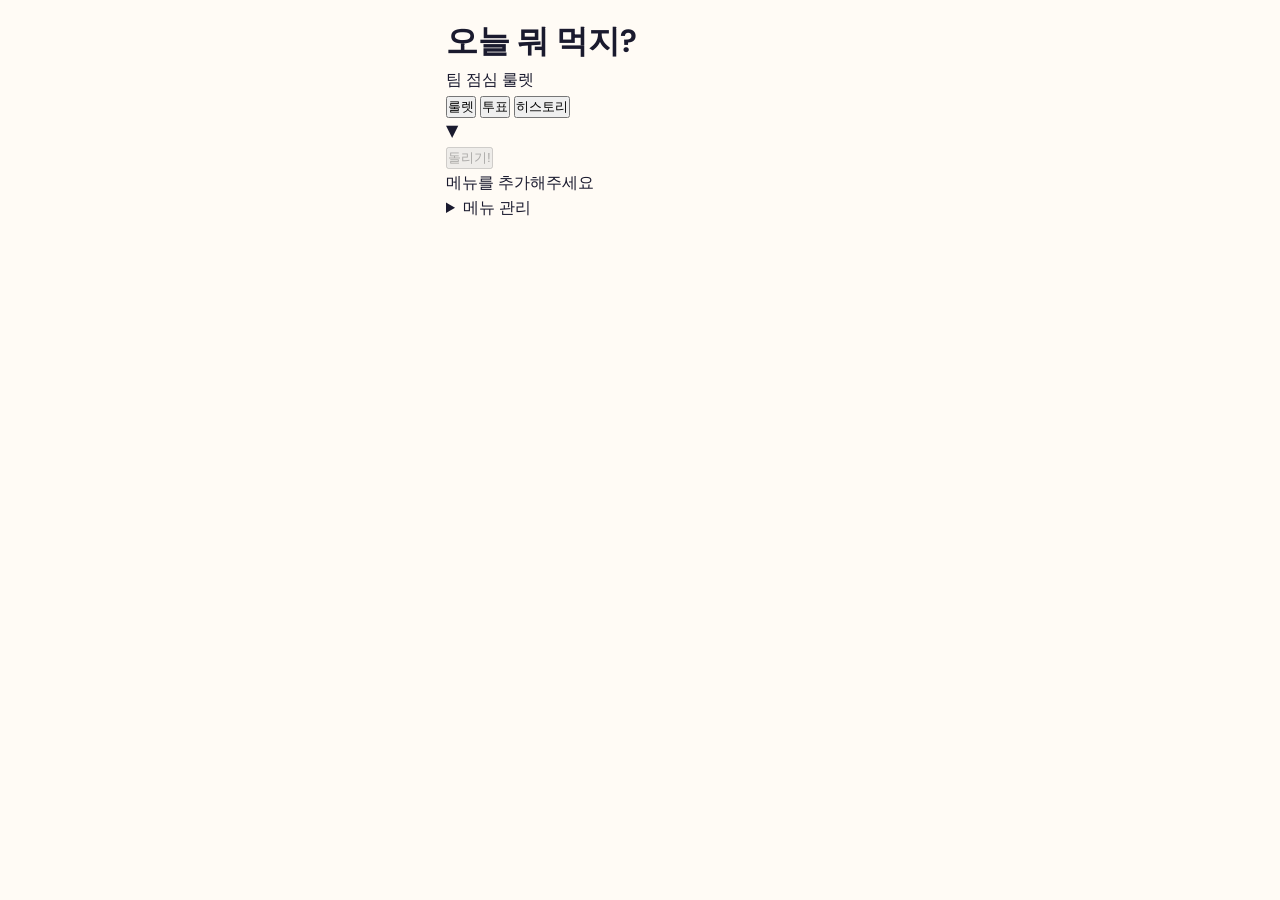
==== index.html @ 3f4c5855 "feat: project scaffolding with HTML structure, CSS variables, empty JS modules" ====
<!DOCTYPE html>
<html lang="ko">
<head>
  <meta charset="UTF-8">
  <meta name="viewport" content="width=device-width, initial-scale=1.0">
  <title>오늘 뭐 먹지?</title>
  <link rel="preconnect" href="https://fonts.googleapis.com">
  <link rel="preconnect" href="https://fonts.gstatic.com" crossorigin>
  <link href="https://fonts.googleapis.com/css2?family=DM+Sans:wght@400;500;600;700&family=JetBrains+Mono:wght@400;500&display=swap" rel="stylesheet">
  <link rel="stylesheet" href="css/style.css">
</head>
<body>
  <div class="app">
    <header class="header">
      <h1 class="header__title">오늘 뭐 먹지?</h1>
      <p class="header__subtitle">팀 점심 룰렛</p>
    </header>

    <nav class="tabs">
      <button class="tabs__btn tabs__btn--active" data-tab="roulette">룰렛</button>
      <button class="tabs__btn" data-tab="vote">투표</button>
      <button class="tabs__btn" data-tab="history">히스토리</button>
    </nav>

    <!-- Roulette Tab -->
    <section class="tab-content" id="tab-roulette">
      <div class="roulette">
        <div class="roulette__pointer">▼</div>
        <div class="roulette__wheel" id="wheel"></div>
      </div>
      <button class="btn btn--primary btn--spin" id="spin-btn" disabled>돌리기!</button>
      <div class="roulette__empty" id="roulette-empty">
        <p>메뉴를 추가해주세요</p>
      </div>

      <!-- Menu Management (accordion) -->
      <details class="menu-mgmt">
        <summary class="menu-mgmt__toggle">메뉴 관리</summary>
        <div class="menu-mgmt__body">
          <div class="menu-mgmt__add">
            <input type="text" class="input" id="menu-input" placeholder="새 메뉴 입력..." maxlength="30">
            <button class="btn btn--ghost" id="menu-add-btn">추가</button>
          </div>
          <div class="menu-mgmt__error" id="menu-error"></div>
          <ul class="menu-mgmt__list" id="menu-list"></ul>
        </div>
      </details>
    </section>

    <!-- Vote Tab -->
    <section class="tab-content" id="tab-vote" hidden>
      <h2 class="section-title">오늘의 투표</h2>
      <p class="section-subtitle" id="vote-count">0명 참여 중</p>
      <div id="vote-list"></div>
      <button class="btn btn--secondary btn--spin" id="vote-spin-btn">투표 결과로 룰렛 돌리기</button>
    </section>

    <!-- History Tab -->
    <section class="tab-content" id="tab-history" hidden>
      <h2 class="section-title">먹은 기록</h2>
      <div id="history-list"></div>
      <div class="history__empty" id="history-empty" hidden>
        <p>아직 기록이 없어요</p>
      </div>
    </section>

    <!-- Result Overlay -->
    <div class="overlay" id="result-overlay" hidden>
      <div class="overlay__content">
        <div class="overlay__confetti" id="confetti-container"></div>
        <p class="overlay__result" id="result-text"></p>
        <button class="btn btn--primary" id="result-confirm-btn">확인</button>
      </div>
    </div>
  </div>

  <script src="js/storage.js"></script>
  <script src="js/menu.js"></script>
  <script src="js/history.js"></script>
  <script src="js/vote.js"></script>
  <script src="js/roulette.js"></script>
  <script src="js/app.js"></script>
</body>
</html>
---- css/style.css ----
:root {
  --primary: #FF6B35;
  --primary-hover: #E85A2A;
  --secondary: #004E89;
  --secondary-hover: #003D6B;
  --bg: #FFFBF5;
  --surface: #FFFFFF;
  --text: #1A1A2E;
  --muted: #6B7280;
  --border: #E5E7EB;
  --success: #10B981;
  --warning: #F59E0B;
  --error: #EF4444;
  --radius-sm: 6px;
  --radius-md: 12px;
  --radius-lg: 16px;
  --radius-full: 9999px;
  --shadow: 0 2px 8px rgba(26,26,46,0.08);
  --shadow-lg: 0 8px 24px rgba(26,26,46,0.12);
}

* { margin: 0; padding: 0; box-sizing: border-box; }
body {
  font-family: 'DM Sans', system-ui, sans-serif;
  background: var(--bg);
  color: var(--text);
  line-height: 1.6;
}
.app {
  max-width: 420px;
  margin: 0 auto;
  padding: 16px;
  min-height: 100vh;
}
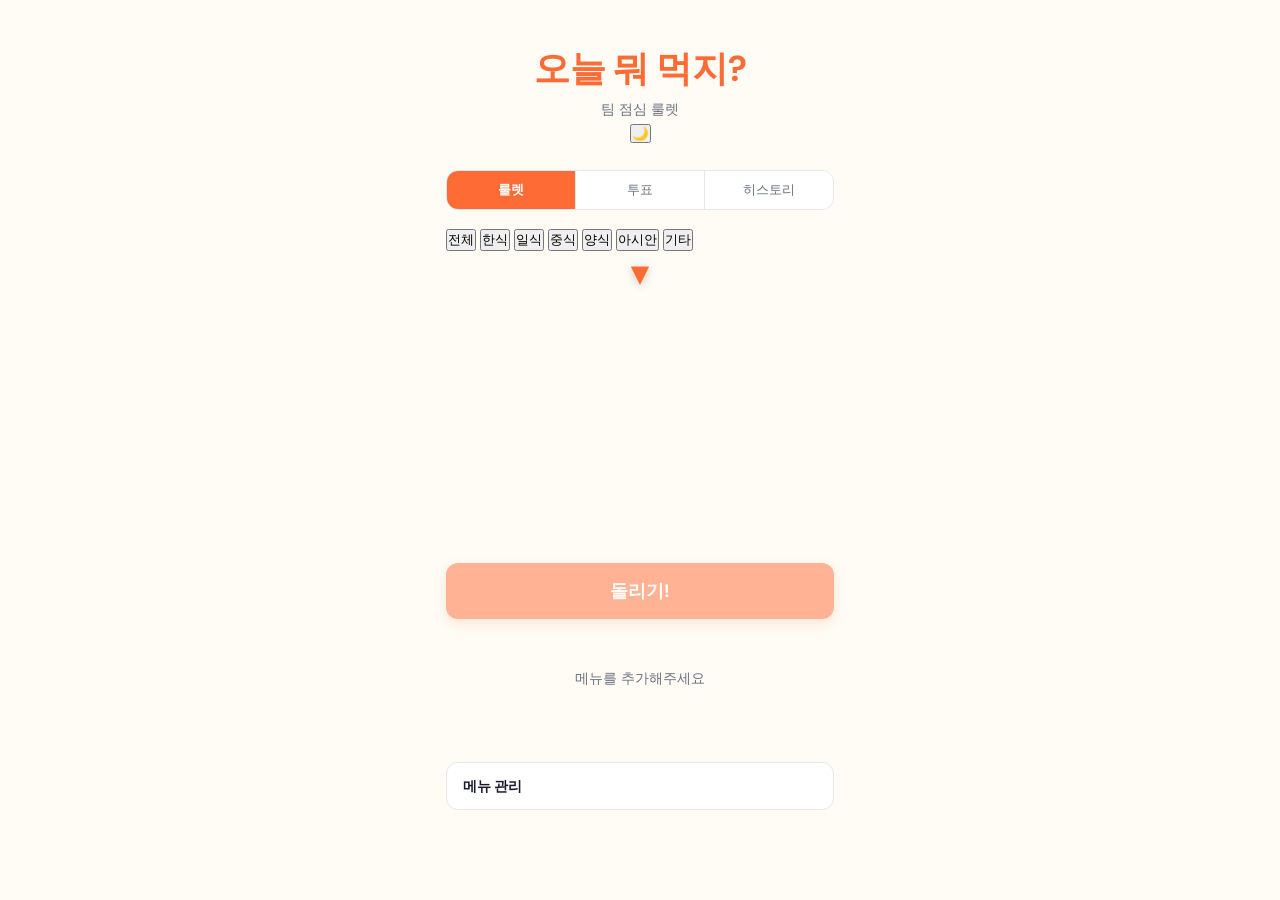
==== commit 078678fa: "feat: add filter chips, category select, and dark mode toggle to HTML" ====
--- a/index.html
+++ b/index.html
@@ -14,6 +14,7 @@
     <header class="header">
       <h1 class="header__title">오늘 뭐 먹지?</h1>
       <p class="header__subtitle">팀 점심 룰렛</p>
+      <button class="theme-toggle" id="theme-toggle" aria-label="다크모드 토글">🌙</button>
     </header>
 
     <nav class="tabs">
@@ -21,6 +22,15 @@
       <button class="tabs__btn" data-tab="vote">투표</button>
       <button class="tabs__btn" data-tab="history">히스토리</button>
     </nav>
+    <div class="filter-chips" id="filter-chips">
+      <button class="filter-chip filter-chip--active" data-category="all">전체</button>
+      <button class="filter-chip" data-category="한식">한식</button>
+      <button class="filter-chip" data-category="일식">일식</button>
+      <button class="filter-chip" data-category="중식">중식</button>
+      <button class="filter-chip" data-category="양식">양식</button>
+      <button class="filter-chip" data-category="아시안">아시안</button>
+      <button class="filter-chip" data-category="기타">기타</button>
+    </div>
 
     <!-- Roulette Tab -->
     <section class="tab-content" id="tab-roulette">
@@ -39,6 +49,14 @@
         <div class="menu-mgmt__body">
           <div class="menu-mgmt__add">
             <input type="text" class="input" id="menu-input" placeholder="새 메뉴 입력..." maxlength="30">
+            <select class="input input--select" id="menu-category">
+              <option value="기타">기타</option>
+              <option value="한식">한식</option>
+              <option value="일식">일식</option>
+              <option value="중식">중식</option>
+              <option value="양식">양식</option>
+              <option value="아시안">아시안</option>
+            </select>
             <button class="btn btn--ghost" id="menu-add-btn">추가</button>
           </div>
           <div class="menu-mgmt__error" id="menu-error"></div>
--- a/css/style.css
+++ b/css/style.css
@@ -32,3 +32,86 @@
   padding: 16px;
   min-height: 100vh;
 }
+
+/* Header */
+.header { text-align: center; padding: 24px 0 8px; }
+.header__title { font-size: 2.25rem; font-weight: 700; color: var(--primary); }
+.header__subtitle { font-size: 0.875rem; color: var(--muted); }
+
+/* Tabs */
+.tabs { display: flex; border: 1px solid var(--border); border-radius: var(--radius-md); overflow: hidden; margin: 16px 0; }
+.tabs__btn { flex: 1; padding: 10px; font-family: inherit; font-size: 0.8125rem; font-weight: 500; border: none; background: var(--surface); color: var(--muted); cursor: pointer; border-right: 1px solid var(--border); transition: all 0.15s ease; }
+.tabs__btn:last-child { border-right: none; }
+.tabs__btn--active { background: var(--primary); color: white; font-weight: 600; }
+
+/* Roulette */
+.roulette { position: relative; margin: 16px auto; width: min(280px, 80vw); height: min(280px, 80vw); }
+.roulette__wheel { width: 100%; height: 100%; border-radius: 50%; position: relative; box-shadow: var(--shadow-lg), inset 0 0 0 4px rgba(255,255,255,0.3); overflow: hidden; }
+.roulette__pointer { position: absolute; top: -12px; left: 50%; transform: translateX(-50%); font-size: 24px; color: var(--primary); z-index: 3; filter: drop-shadow(0 2px 4px rgba(0,0,0,0.2)); }
+.roulette__label { position: absolute; top: 50%; left: 50%; font-size: 0.6875rem; font-weight: 600; color: white; text-shadow: 0 1px 2px rgba(0,0,0,0.5); white-space: nowrap; transform-origin: 0 0; pointer-events: none; }
+.roulette__empty { text-align: center; padding: 48px 0; color: var(--muted); font-size: 0.875rem; }
+
+/* Buttons */
+.btn { display: inline-flex; align-items: center; justify-content: center; padding: 12px 24px; border-radius: var(--radius-md); font-family: inherit; font-size: 0.9375rem; font-weight: 600; cursor: pointer; border: none; transition: all 0.2s ease; }
+.btn--primary { background: var(--primary); color: white; }
+.btn--primary:hover:not(:disabled) { background: var(--primary-hover); transform: translateY(-1px); }
+.btn--primary:disabled { opacity: 0.5; cursor: not-allowed; }
+.btn--secondary { background: var(--secondary); color: white; }
+.btn--secondary:hover:not(:disabled) { background: var(--secondary-hover); transform: translateY(-1px); }
+.btn--ghost { background: transparent; color: var(--text); border: 1px solid var(--border); }
+.btn--ghost:hover { background: var(--bg); }
+.btn--spin { display: block; width: 100%; padding: 16px; font-size: 1.125rem; font-weight: 700; margin-top: 16px; box-shadow: 0 4px 12px rgba(255,107,53,0.3); }
+.btn--vote { padding: 4px 12px; font-size: 0.75rem; border: 1px solid var(--secondary); color: var(--secondary); background: transparent; border-radius: var(--radius-sm); font-family: inherit; font-weight: 600; cursor: pointer; transition: all 0.15s ease; }
+.btn--vote:hover { background: var(--secondary); color: white; }
+.btn--sm { padding: 4px 10px; font-size: 0.75rem; }
+
+/* Input */
+.input { width: 100%; padding: 12px 16px; border: 1px solid var(--border); border-radius: var(--radius-md); font-family: inherit; font-size: 0.9375rem; background: var(--surface); color: var(--text); transition: border-color 0.15s; }
+.input:focus { outline: none; border-color: var(--primary); }
+
+/* Menu Management */
+.menu-mgmt { margin-top: 24px; border: 1px solid var(--border); border-radius: var(--radius-md); background: var(--surface); }
+.menu-mgmt__toggle { padding: 12px 16px; font-family: inherit; font-size: 0.875rem; font-weight: 600; cursor: pointer; list-style: none; color: var(--text); }
+.menu-mgmt__toggle::-webkit-details-marker { display: none; }
+.menu-mgmt__body { padding: 0 16px 16px; }
+.menu-mgmt__add { display: flex; gap: 8px; margin-bottom: 8px; }
+.menu-mgmt__add .input { flex: 1; }
+.menu-mgmt__error { font-size: 0.75rem; color: var(--error); margin-bottom: 8px; }
+.menu-mgmt__error[hidden] { display: none; }
+.menu-mgmt__list { list-style: none; }
+.menu-mgmt__item { display: flex; justify-content: space-between; align-items: center; padding: 8px 0; border-bottom: 1px solid var(--border); font-size: 0.875rem; }
+.menu-mgmt__item:last-child { border-bottom: none; }
+
+/* Section titles */
+.section-title { font-size: 1.125rem; font-weight: 600; }
+.section-subtitle { font-size: 0.8125rem; color: var(--muted); margin-bottom: 12px; }
+
+/* Vote */
+.vote-item { display: flex; align-items: center; gap: 10px; padding: 10px 0; border-bottom: 1px solid var(--border); }
+.vote-item__label { width: 80px; font-size: 0.875rem; font-weight: 500; overflow: hidden; text-overflow: ellipsis; white-space: nowrap; }
+.vote-item__bar { flex: 1; height: 28px; background: var(--border); border-radius: var(--radius-sm); overflow: hidden; }
+.vote-item__fill { height: 100%; background: var(--primary); border-radius: var(--radius-sm); transition: width 0.3s ease; }
+.vote-item__count { font-family: 'JetBrains Mono', monospace; font-size: 0.8125rem; color: var(--muted); width: 28px; text-align: right; }
+
+/* History */
+.history-item { display: flex; justify-content: space-between; padding: 10px 0; border-bottom: 1px solid var(--border); font-size: 0.875rem; }
+.history-item__date { font-family: 'JetBrains Mono', monospace; font-size: 0.8125rem; color: var(--muted); }
+.history__empty { text-align: center; padding: 48px 0; color: var(--muted); font-size: 0.875rem; }
+
+/* Overlay */
+.overlay { position: fixed; inset: 0; background: rgba(26,26,46,0.6); display: flex; align-items: center; justify-content: center; z-index: 100; }
+.overlay[hidden] { display: none; }
+.overlay__content { background: var(--surface); border-radius: var(--radius-lg); padding: 48px 32px; text-align: center; position: relative; overflow: hidden; box-shadow: var(--shadow-lg); max-width: 320px; width: 90%; }
+.overlay__result { font-size: 2rem; font-weight: 700; color: var(--primary); margin-bottom: 24px; }
+.overlay__confetti { position: absolute; inset: 0; pointer-events: none; overflow: hidden; }
+
+/* Confetti */
+.confetti { position: absolute; width: 8px; height: 8px; border-radius: 2px; top: -10px; animation: confettiFall 1.5s ease-out forwards; }
+@keyframes confettiFall {
+  0% { transform: translateY(0) rotate(0deg) translateX(0); opacity: 1; }
+  100% { transform: translateY(400px) rotate(720deg) translateX(var(--sway, 20px)); opacity: 0; }
+}
+.confetti:nth-child(odd) { --sway: -30px; }
+.confetti:nth-child(even) { --sway: 25px; }
+.confetti:nth-child(3n) { --sway: -15px; width: 6px; height: 12px; }
+.confetti:nth-child(5n) { --sway: 35px; width: 10px; height: 6px; }
